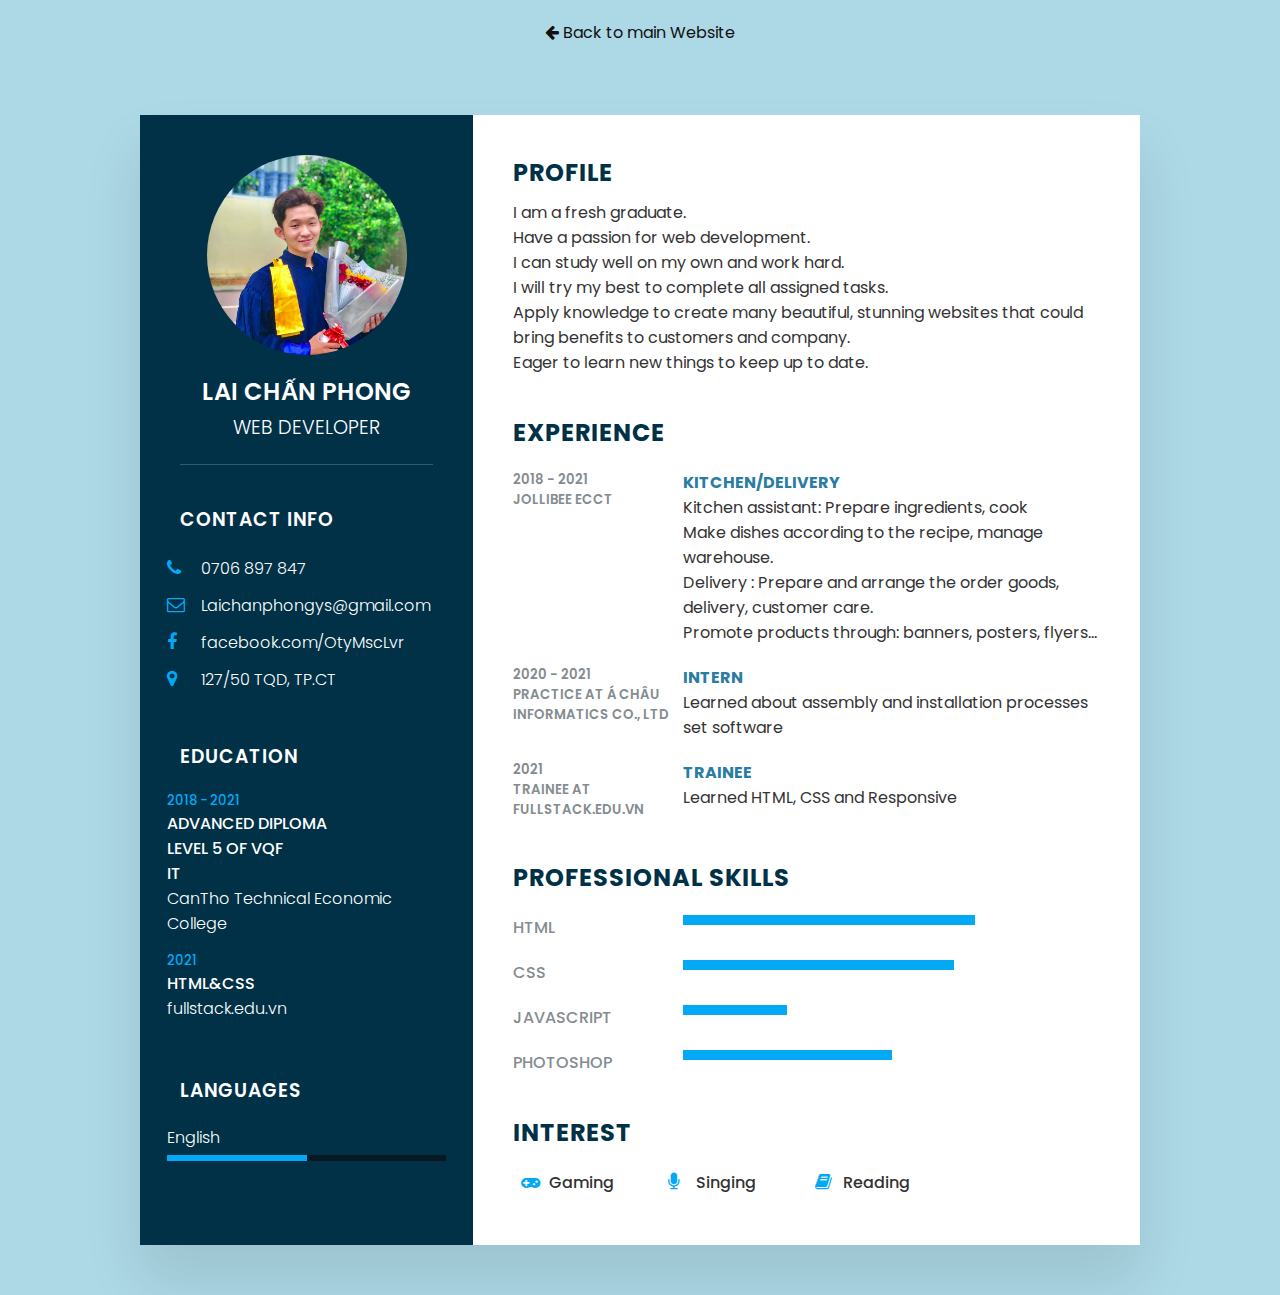
==== CV/index.html @ ff212507 "newfi" ====
<!DOCTYPE html>
<html lang="en">
<head>
    <meta charset="UTF-8">
    <meta http-equiv="X-UA-Compatible" content="IE=edge">
    <meta name="viewport" content="width=device-width, initial-scale=1.0">
    <link rel="stylesheet" href="https://cdnjs.cloudflare.com/ajax/libs/font-awesome/4.7.0/css/font-awesome.css" integrity="sha512-5A8nwdMOWrSz20fDsjczgUidUBR8liPYU+WymTZP1lmY9G6Oc7HlZv156XqnsgNUzTyMefFTcsFH/tnJE/+xBg==" crossorigin="anonymous" referrerpolicy="no-referrer" />
    <link rel="stylesheet" href="assets/css/style.css">
    <title>CV</title>
</head>
<body>
    <a href="../index.html" class="mainWebsite"><i class="fa fa-arrow-left" aria-hidden="true"></i> Back to main Website</a>
    <div class="container">
        <div class="left_Side">
            <div class="profileText">
                <div class="imgBX">
                    <img src="assets/img/CPimage.jpg">
                </div>
                <h2>Lai Chấn Phong<br><span>Web Developer</span></h2>
            </div>

            <div class="contactInfo">
                <h3 class="title">Contact Info</h3>
                <ul>
                    <li>
                        <span class="icon"><i class="fa fa-phone" aria-hidden="true"></i></span>
                        <span class="text">0706 897 847</span>
                    </li>
                    <li>
                        <span class="icon"><i class="fa fa-envelope-o" aria-hidden="true"></i></span>
                        <span class="text">Laichanphongys@gmail.com</span>
                    </li>
                    <li>
                        <span class="icon"><i class="fa fa-facebook" aria-hidden="true"></i></span>
                        <span class="text">facebook.com/OtyMscLvr</span>
                    </li>
                    <li>
                        <span class="icon"><i class="fa fa-map-marker" aria-hidden="true"></i></span>
                        <span class="text">127/50 TQD, TP.CT</span>
                    </li>
                </ul>
            </div>
            
            <div class="contactInfo education">
                <h3 class="title">Education</h3>
                <ul>
                    <li>
                    <h5>2018 - 2021</h5>
                    <h4>ADVANCED DIPLOMA<br>
                        LEVEL 5 OF VQF <br>
                              IT
                    </h4>
                    <h4>CanTho Technical Economic College</h4>
                    </li>

                    <li>
                        <h5>2021</h5>
                        <h4>HTML&CSS</h4>
                        <h4>fullstack.edu.vn</h4>
                        </li>
                </ul>
            </div>


            <div class="contactInfo language">
                <h3 class="title">Languages</h3>
                <ul>
                    <li>
                        <span class="text">English</span>
                        <span class="percent">
                            <div style="width:50%;"></div>
                        </span>
                    </li>
                </ul>
            </div>


        </div>

        <div class="right_Side">
            <div class="about">
                <h2 class="title2">Profile</h2>
                <p> I am a fresh graduate. <br>
                    Have a passion for web development. <br>
                    I can study well on my own and work hard.<br>
                    I will try my best to complete all assigned tasks. <br>
                    Apply knowledge to create many beautiful, stunning websites that could bring benefits to customers and company.<br>
                    Eager to learn new things to keep up to date.</p>
            </div>

            <div class="about">
                <h2 class="title2">Experience</h2>
                <div class="box">
                    <div class="year_company">
                        <h5>2018 - 2021</h5>
                        <h5>Jollibee ECCT</h5>
                    </div>
                    <div class="text">
                        <h4>Kitchen/Delivery</h4>
                        <p>Kitchen assistant: Prepare ingredients, cook <br>
                            Make dishes according to the recipe, manage
                            warehouse.<br>
                            Delivery : Prepare and arrange the order
                            goods, delivery, customer care.<br>
                            Promote products through: banners, posters, flyers...</p>
                    </div>
                </div>
                <div class="box">
                    <div class="year_company">
                        <h5>2020 - 2021</h5>
                        <h5>PRACTICE AT Á CHÂU <br> INFORMATICS  CO., LTD</h5>
                    </div>
                    <div class="text">
                        <h4>Intern</h4>
                        <p>Learned about assembly and installation processes
                            set software</p>
                </div>
            </div>
            <div class="box">
                <div class="year_company">
                    <h5>2021</h5>
                    <h5>Trainee at <br> fullstack.edu.vn</h5>
                </div>
                <div class="text">
                    <h4>Trainee</h4>
                    <p>Learned HTML, CSS and Responsive </p>
            </div>
        </div>

    </div>
    <div class="about skills">
        <h2 class="title2">Professional Skills</h2>
        <div class="box">
            <h4>HTML</h4>
            <div class="percent">
                <div style="width: 70%;"></div>
            </div>
        </div>
        <div class="box">
            <h4>CSS</h4>
            <div class="percent">
                <div style="width: 65%;"></div>
            </div>
        </div>
        <div class="box">
            <h4>Javascript</h4>
            <div class="percent">
                <div style="width: 25%;"></div>
            </div>
        </div>
        <div class="box">
            <h4>Photoshop</h4>
            <div class="percent">
                <div style="width: 50%;"></div>
            </div>
        </div>
    </div>
    <div class="about interest">
        <h2 class="title2">Interest</h2>
        <ul>
            <li><i class="fa fa-gamepad" aria-hidden="true"></i>Gaming</li>
            <li><i class="fa fa-microphone" aria-hidden="true"></i>Singing</li>
            <li><i class="fa fa-book" aria-hidden="true"></i>Reading</li>
        </ul>
    </div>
</body>
</html>
---- CV/assets/css/style.css ----
@import url('https://fonts.googleapis.com/css2?family=Poppins:wght@200;300;400;500;600;700;800;900&display=swap');
 
*{
    margin: 0;
    padding: 0;
    box-sizing: border-box;
    font-family: 'Poppins', sans-serif;
}

body {
    background: lightblue;
    display: flex;
    justify-content: center;
    align-items: center;
    flex-direction: column;
    min-height: 100vh;
}

.mainWebsite {
    margin: 20px 0;
    color: #111;
    text-decoration: none;
}

.container {
    position: relative;
    width: 100%;
    max-width: 1000px;
    min-height: 1000px;
    background: #fff;
    margin: 50px;
    display: grid;
    grid-template-columns: 1fr 2fr;
    box-shadow: 0 35px 55px rgba(0, 0, 0, 0.1);
}

.container .left_Side {
    position: relative;
    background: #003147;
    padding: 40px;
}

.profileText {
    position: relative;
    display: flex;
    flex-direction: column;
    align-items: center;
    padding-bottom: 20px;
    border-bottom: 1px solid rgba(255, 255, 255, 0.2);
}
.profileText .imgBX {
    position: relative;
    width: 200px;
    height: 200px;
    border-radius: 50%;
    overflow: hidden;
}

.profileText .imgBX img {
    position: absolute;
    top: 0;
    left: 0;
    width: 100%;
    height: 100%;
    object-fit: cover;
}
.profileText h2 {
    color: #fff;
    font-size: 1.5em;
    margin-top: 20px;
    text-transform: uppercase;
    text-align: center;
    font-weight: 600;
    line-height: 1.4em;
}
.profileText h2 span {
    font-size: 0.8em;
    font-weight: 300;
}

.contactInfo {
    padding-top: 40px;
}

.title {
    color: #fff;
    text-transform: uppercase;
    font-weight: 600;
    letter-spacing: 1px;
    margin-bottom: 20px;
}

.contactInfo ul {
    position: relative;
}
.contactInfo ul li {
    position: relative;
    list-style: none;
    margin: 10px -13px;
    cursor: pointer;
}
.contactInfo ul li .icon {
    display: inline-block;
    width: 30px;
    font-size: 18px;
    color: #03a9f4;
}
.contactInfo ul li span {
    color: #fff;
    font-weight: 300;
}

.contactInfo.education li {
    margin-bottom: 15px;
}

.contactInfo.education h5 {
    color: #03a9f4;
    font-weight: 500;
}

.contactInfo.education h4:nth-child(2) {
    color: #fff;
    font-weight: 500;
}

.contactInfo.education h4 {
    color: #fff;
    font-weight: 300;
}

.contactInfo.language .percent {
    position: relative;
    width: 100%;
    height: 6px;
    background: #081921;
    display: block;
    margin-top: 5px;
}
.contactInfo.language .percent div {
    position: absolute;
    top: 0;
    left: 0;
    height: 100%;
    background: #03a9f4;

}

.container .right_Side {
    position: relative;
    background: #FFF;
    padding: 40px;
}

.about {
    margin-bottom: 40px;
}

.about:last-child {
    margin-bottom: 0;
}

.title2 {
    color: #003147;
    text-transform: uppercase;
    letter-spacing: 1px;
    margin-bottom: 10px;
}

p {
    color: #333;
}

.about .box {
    display: flex;
    flex-direction: row;
    margin: 20px 0;
}

.about .box .year_company {
    min-width: 170px;
}

.about .box .year_company h5 {
    text-transform: uppercase;
    color: #848c90;
    font-weight: 600;
}

.about .box .text h4 {
    text-transform: uppercase;
    color: #2a7da2;
    font-size: 16px;
}

.skills .box {
    position: relative;
    width: 100%;
    display: grid;
    grid-template-columns: 170px 1fr;
    justify-content: center;
    align-self: center;
}

.skills .box h4 {
    text-transform: uppercase;
    color: #848c90;
    font-weight: 500;

}

.skills .box .percent {
    position: relative;
    width: 100%;
    height: 10px;
    color: #f0f0f0;
}

.skills .box .percent div {
    position: absolute;
    top: 0;
    left: 0;
    height: 100%;
    background: #03a9f4;
}

.interest ul {
    display: grid;
    grid-template-columns: repeat(4,1fr);
}

.interest ul li {
    list-style: none;
    color: #333;
    font-weight: 500;
    margin: 10px 0;
    cursor: default;
}

.interest ul li .fa {
    color: #03a9f4;
    width: 20px;
    font-size: 18px;
    margin: 0 8px;
}


@media (max-width: 1000px) {
    .container {
        margin: 10px;
        grid-template-columns: repeat(1,1fr);
    }

    .interest ul {
        grid-template-columns: repeat(2,1fr); 
    }
}

@media (max-width: 600px)  {
    .about .box {
        flex-direction: column;
    }
    .about .box .year_company {
        margin-bottom: 5px;
    }

    .interest ul {
        grid-template-columns: repeat(1,1fr);
    }

    .skills .box {
        grid-template-columns: repeat(1,1fr);
    }
}
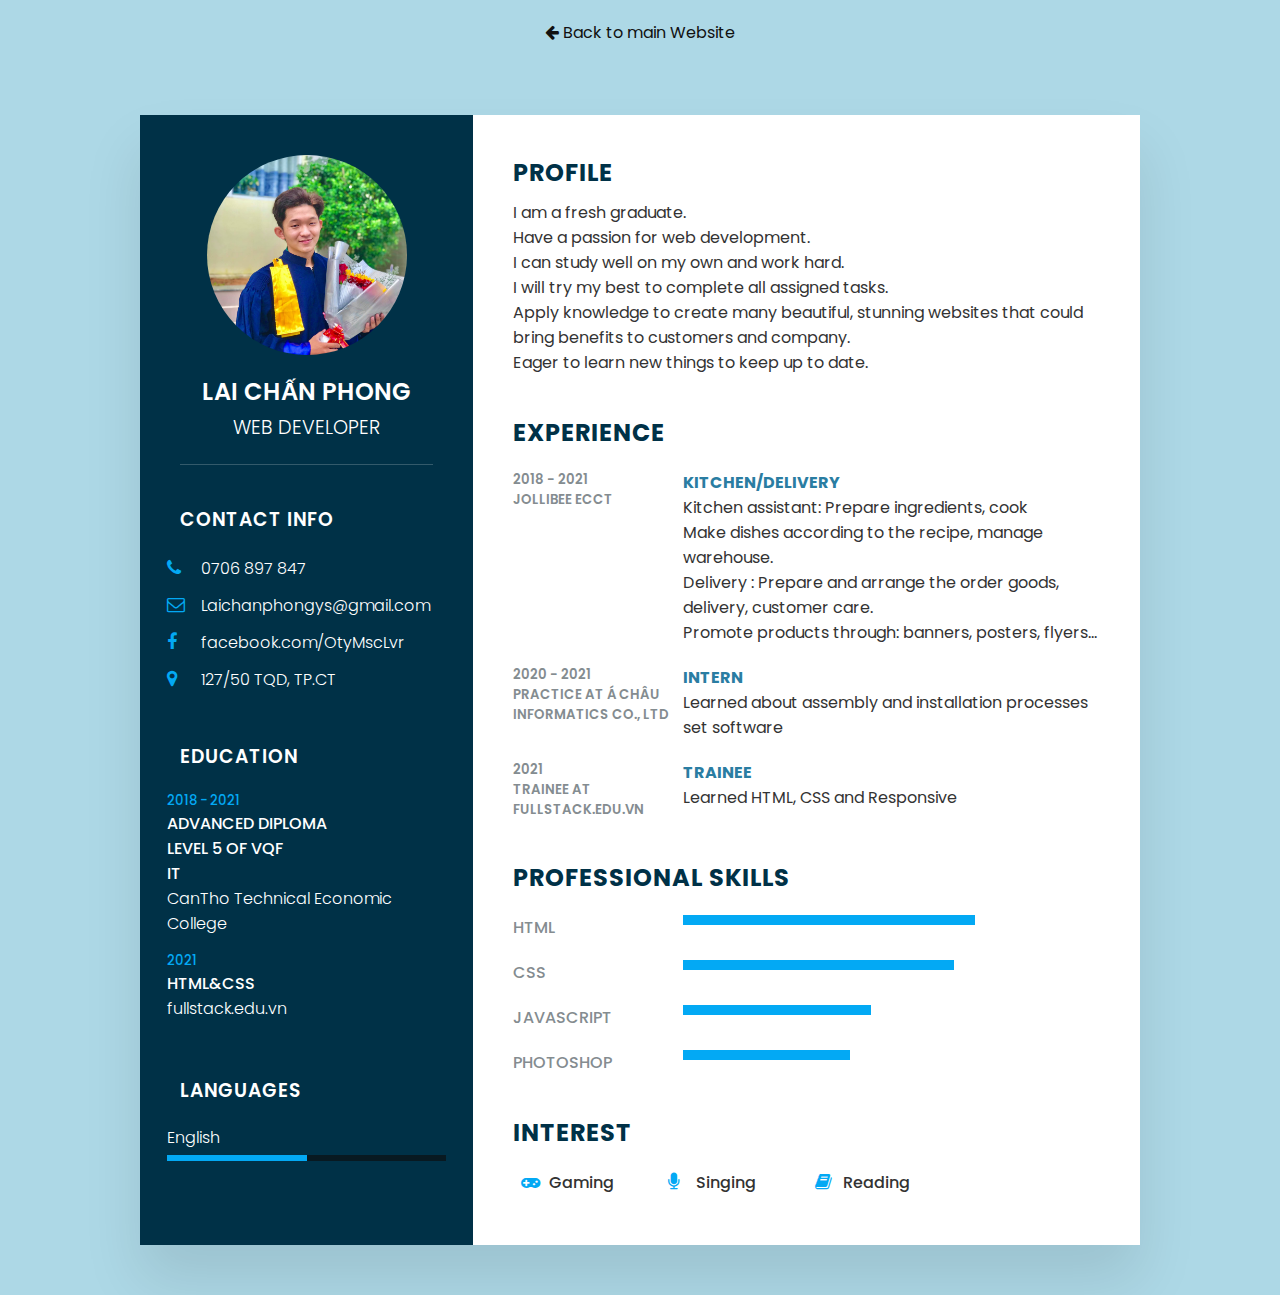
==== commit 169f3384: "updateinfo" ====
--- a/CV/index.html
+++ b/CV/index.html
@@ -145,13 +145,13 @@
         <div class="box">
             <h4>Javascript</h4>
             <div class="percent">
-                <div style="width: 25%;"></div>
+                <div style="width: 45%;"></div>
             </div>
         </div>
         <div class="box">
             <h4>Photoshop</h4>
             <div class="percent">
-                <div style="width: 50%;"></div>
+                <div style="width: 40%;"></div>
             </div>
         </div>
     </div>
